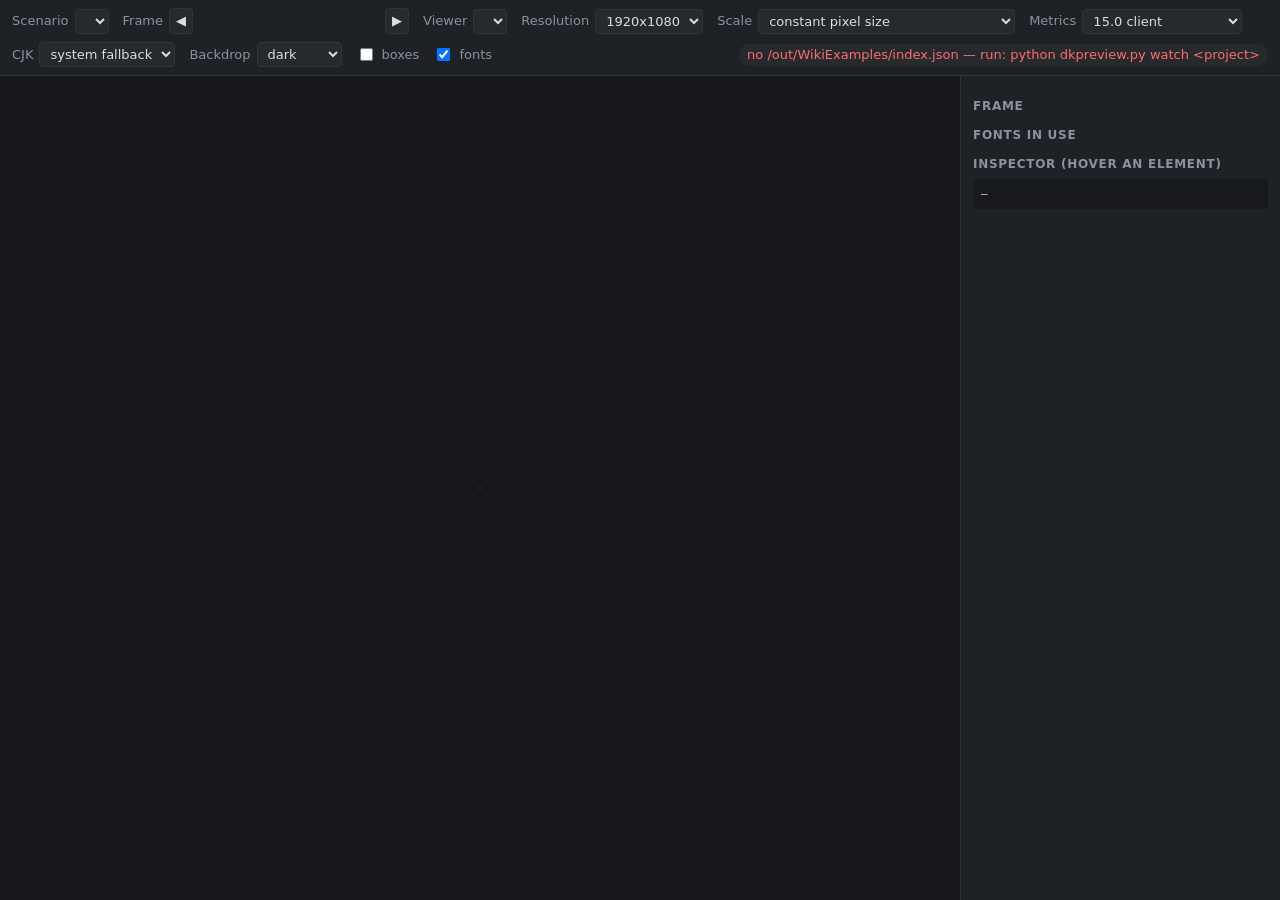
==== html/index.html @ c4cacdc3 "Import the DisplayKit preview harness Source: scpsl-plugins-metarepo 86889e5c1a3058f8f15311e096134c6" ====
<!doctype html>
<html lang="en">
<head>
<meta charset="utf-8">
<meta name="viewport" content="width=device-width, initial-scale=1">
<title>DisplayKit Preview</title>
<link rel="stylesheet" href="dk-render.css">
<style>
  :root { --bg: #15171a; --panel: #1e2125; --line: #30353b; --text: #d8dde3; --dim: #8a939c; --accent: #4fc3f7; --bad: #ff6b6b; --ok: #6bd68a; }
  * { box-sizing: border-box; }
  html, body { margin: 0; height: 100%; background: var(--bg); color: var(--text); font: 13px/1.4 system-ui, "Segoe UI", sans-serif; }
  body { display: grid; grid-template-rows: auto 1fr; grid-template-columns: 1fr 320px; height: 100vh; }
  header { grid-column: 1 / 3; display: flex; flex-wrap: wrap; gap: 8px 14px; align-items: center; padding: 8px 12px; background: var(--panel); border-bottom: 1px solid var(--line); }
  header label { display: inline-flex; gap: 6px; align-items: center; color: var(--dim); }
  select, button, input { background: #262a2f; color: var(--text); border: 1px solid var(--line); border-radius: 4px; padding: 3px 6px; font: inherit; }
  button { cursor: pointer; }
  #status { margin-left: auto; padding: 2px 8px; border-radius: 10px; background: #262a2f; }
  #status.ok { color: var(--ok); } #status.error, #status.failed { color: var(--bad); } #status.building { color: var(--accent); }
  main { position: relative; overflow: hidden; display: flex; align-items: center; justify-content: center; }
  #fit { transform-origin: 50% 50%; box-shadow: 0 0 0 1px var(--line), 0 10px 40px rgba(0,0,0,.5); }
  #stage { position: relative; overflow: hidden; }
  aside { border-left: 1px solid var(--line); background: var(--panel); overflow: auto; padding: 10px 12px; }
  aside h3 { margin: 12px 0 6px; font-size: 12px; text-transform: uppercase; letter-spacing: .06em; color: var(--dim); }
  aside pre { white-space: pre-wrap; word-break: break-all; font: 11px/1.35 ui-monospace, Consolas, monospace; background: #17191c; padding: 8px; border-radius: 4px; margin: 0; }
  .font-row { display: flex; justify-content: space-between; gap: 8px; padding: 2px 0; border-bottom: 1px solid #262a2f; }
  .font-row .cjk { color: var(--bad); }
  #error { position: absolute; inset: 12px; display: none; background: rgba(40,10,10,.95); color: #ffd7d7; border: 1px solid var(--bad); border-radius: 6px; padding: 12px; overflow: auto; font: 12px/1.4 ui-monospace, Consolas, monospace; white-space: pre-wrap; z-index: 10; }
  #frameLabel { min-width: 180px; color: var(--text); }
  .hint { color: var(--dim); font-size: 12px; }
</style>
</head>
<body>
<header>
  <label>Scenario <select id="scenario"></select></label>
  <label>Frame <button id="prev">◀</button><span id="frameLabel"></span><button id="next">▶</button></label>
  <label>Viewer <select id="viewer"></select></label>
  <label>Resolution <select id="res">
    <option>1920x1080</option><option>1280x720</option><option>2560x1440</option><option>1600x900</option><option>1366x768</option>
  </select></label>
  <label>Scale <select id="scale">
    <option value="constant">constant pixel size</option><option value="1920x1080">scale with screen (ref 1920x1080)</option>
  </select></label>
  <label>Metrics <select id="metrics"><option value="client">15.0 client</option><option value="reference">UI Toolkit reference</option></select></label>
  <label>CJK <select id="cjk"><option value="fallback">system fallback</option><option value="tofu">no fallback (□)</option></select></label>
  <label>Backdrop <select id="backdrop">
    <option value="#2b2e2b">dark</option><option value="#7d8a8f">light</option><option value="checker">checker</option>
  </select></label>
  <label><input type="checkbox" id="outlines"> boxes</label>
  <label><input type="checkbox" id="badges" checked> fonts</label>
  <span id="status">…</span>
</header>
<main>
  <div id="fit"><div id="stage"></div></div>
  <div id="error"></div>
</main>
<aside>
  <div class="hint" id="desc"></div>
  <h3>Frame</h3><div id="frameInfo"></div>
  <h3>Fonts in use</h3><div id="fonts"></div>
  <h3>Inspector <span class="hint">(hover an element)</span></h3><pre id="inspect">–</pre>
</aside>
<script src="dk-render.js"></script>
<script>
(async function () {
  const q = new URLSearchParams(location.search);
  const dir = (q.get('dir') || 'out/WikiExamples').replace(/\/$/, '');
  const root = '/' + dir + '/';
  const $ = id => document.getElementById(id);
  const state = {
    scenario: q.get('scenario'), frame: q.has('frame') ? +q.get('frame') : null, viewer: q.has('viewer') ? +q.get('viewer') : null,
    res: q.get('res') || '1920x1080', scale: q.get('scale') || 'constant', cjk: q.get('cjk') || 'fallback', metrics: q.get('metrics') || 'client',
    backdrop: q.get('backdrop') || '#2b2e2b', outlines: q.get('outlines') === '1', badges: q.get('badges') !== '0',
  };
  let scene = null, sceneText = '', result = null;

  DkRender.installFonts('/fonts/');
  await DkRender.fontsReady();

  for (const [id, key] of [['res', 'res'], ['scale', 'scale'], ['metrics', 'metrics'], ['cjk', 'cjk'], ['backdrop', 'backdrop']]) {
    $(id).value = state[key];
    $(id).onchange = () => { state[key] = $(id).value; draw(); };
  }
  $('outlines').checked = state.outlines; $('badges').checked = state.badges;
  $('outlines').onchange = () => { state.outlines = $('outlines').checked; draw(); };
  $('badges').onchange = () => { state.badges = $('badges').checked; draw(); };
  $('prev').onclick = () => { state.frame = Math.max(0, cur() - 1); draw(); };
  $('next').onclick = () => { state.frame = Math.min(scene.frames.length - 1, cur() + 1); draw(); };
  $('viewer').onchange = () => { state.viewer = +$('viewer').value; draw(); };
  $('scenario').onchange = () => { state.scenario = $('scenario').value; state.frame = null; sceneText = ''; poll(); };
  window.onresize = fit;
  document.addEventListener('keydown', e => { if (e.key === 'ArrowLeft') $('prev').click(); if (e.key === 'ArrowRight') $('next').click(); });

  const cur = () => state.frame ?? (scene ? scene.frames.length - 1 : 0);

  async function loadIndex() {
    try {
      const names = await (await fetch(root + 'index.json', { cache: 'no-store' })).json();
      const sel = $('scenario');
      const prev = sel.value;
      sel.innerHTML = names.map(n => `<option>${n}</option>`).join('');
      if (!state.scenario || !names.includes(state.scenario)) state.scenario = names[0];
      sel.value = state.scenario || prev;
    } catch (e) { setStatus('error', 'no ' + root + 'index.json — run: python dkpreview.py watch <project>'); }
  }

  async function poll() {
    try {
      const st = await fetch(root + '_status.json', { cache: 'no-store' }).then(r => r.ok ? r.json() : null).catch(() => null);
      if (st) setStatus(st.state, st.state === 'ok' ? `built ${st.seconds}s · ${new Date(st.time * 1000).toLocaleTimeString()}` : st.state, st.message);
      if (!state.scenario) await loadIndex();
      if (!state.scenario) return;
      const text = await (await fetch(root + encodeURIComponent(state.scenario) + '.json', { cache: 'no-store' })).text();
      if (text !== sceneText) {
        sceneText = text;
        scene = JSON.parse(text);
        await loadIndex();
        draw();
      }
    } catch (e) { setStatus('error', String(e)); }
  }

  function setStatus(cls, text, message) {
    $('status').className = cls; $('status').textContent = text;
    const err = cls === 'error' || cls === 'failed' ? (message || '') : (scene && scene.error) || '';
    $('error').style.display = err ? 'block' : 'none';
    $('error').textContent = err;
  }

  function draw() {
    if (!scene) return;
    const [w, h] = state.res.split('x').map(Number);
    const frameIdx = Math.min(cur(), scene.frames.length - 1);
    const frame = scene.frames[frameIdx];
    const viewers = frame.players;
    if (state.viewer == null || !viewers.includes(state.viewer)) state.viewer = viewers[0];
    $('viewer').innerHTML = viewers.map(id => `<option value="${id}">${id} · ${scene.playerNames[id] || ''}</option>`).join('');
    $('viewer').value = state.viewer;
    $('frameLabel').textContent = `${frameIdx + 1}/${scene.frames.length} · ${frame.label}`;
    $('desc').textContent = scene.description || '';

    const stage = $('stage');
    stage.style.background = state.backdrop === 'checker'
      ? 'repeating-conic-gradient(#3a3d40 0 25%, #2c2f32 0 50%) 0 0/32px 32px' : state.backdrop;
    stage.classList.toggle('dk-outlines', state.outlines);
    result = DkRender.render(stage, scene, { frame: frameIdx, viewer: state.viewer, width: w, height: h, scale: state.scale, cjk: state.cjk, metrics: state.metrics });
    if (scene.error) setStatus('error', 'scenario threw', scene.error);
    requestAnimationFrame(() => { if (state.badges) badges(); fonts(); fit(); });

    $('frameInfo').innerHTML = `t = ${frame.time}s · ${frame.writes} property/structure writes since the previous frame<br>` +
      frame.canvases.map(c => `canvas ${c.id}: sort ${c.sortOrder ?? '–'}, ${c.global ? 'global' : 'per-player'}, ` +
        c.observers.map(o => `${scene.playerNames[o.id] || o.id}${o.visible ? '' : ' (hidden)'}`).join(', ')).join('<br>');

    const p = new URLSearchParams({ dir, scenario: state.scenario, frame: frameIdx, viewer: state.viewer, res: state.res, scale: state.scale, metrics: state.metrics, cjk: state.cjk, backdrop: state.backdrop, outlines: state.outlines ? 1 : 0, badges: state.badges ? 1 : 0 });
    history.replaceState(null, '', '?' + p);

    stage.querySelectorAll('.dk-el').forEach(el => el.onmouseenter = e => {
      e.stopPropagation();
      const node = findNode(el.dataset.path);
      const r = el.getBoundingClientRect(), b = stage.getBoundingClientRect(), s = result.scale * fitScale;
      $('inspect').textContent = `${el.dataset.path}\n${Math.round((r.left - b.left) / s)},${Math.round((r.top - b.top) / s)}  ${Math.round(r.width / s)}×${Math.round(r.height / s)}\n` +
        JSON.stringify(node ? Object.assign({ type: node.type }, node.content != null ? { content: node.content } : {}, node.style) : {}, null, 1);
    });
  }

  function findNode(path) {
    const parts = path.split('/');
    const canvas = result.frame.canvases.find(c => 'c' + c.id === parts[0]);
    let node = canvas && canvas.root;
    for (const id of parts.slice(1)) node = node && (node.children || []).find(n => String(n.id) === id);
    return node;
  }

  function badges() {
    const stage = $('stage'), base = stage.getBoundingClientRect();
    for (const t of result.texts) {
      const r = t.el.getBoundingClientRect();
      if (!r.width && !r.height) continue;
      const b = document.createElement('div');
      b.className = 'dk-badge' + (t.hasCjk ? ' cjk' : '');
      b.textContent = `${t.fontType} ${t.fontSize}px${t.hasCjk ? ' · CJK' : ''}`;
      b.style.left = (r.left - base.left) / fitScale + 'px';
      b.style.top = (r.top - base.top) / fitScale + 'px';
      stage.appendChild(b);
    }
  }

  function fonts() {
    const seen = new Map();
    for (const t of result.texts) {
      const k = t.fontType + (t.style !== 'Normal' ? ' +' + t.style : '');
      const e = seen.get(k) || { n: 0, cjk: 0 };
      e.n++; if (t.hasCjk) e.cjk++;
      seen.set(k, e);
    }
    $('fonts').innerHTML = [...seen].map(([k, e]) =>
      `<div class="font-row"><span>${k}</span><span>${e.n} text${e.n > 1 ? 's' : ''}${e.cjk ? ` · <span class="cjk">${e.cjk} with CJK: glyphs not in this font</span>` : ''}</span></div>`).join('') +
      (result.texts.some(t => t.hasCjk) ? `<p class="hint">DisplayKit lists only Roboto, Roboto Mono, Liberation Sans and Default (NotInter). None contains CJK glyphs; whether the 15.0 client has a fallback is unknown. "no fallback" shows the worst case.</p>` : '');
  }

  let fitScale = 1;
  function fit() {
    const main = document.querySelector('main');
    const [w, h] = state.res.split('x').map(Number);
    fitScale = Math.min((main.clientWidth - 24) / w, (main.clientHeight - 24) / h, 1);
    $('fit').style.transform = `scale(${fitScale})`;
    $('fit').style.width = w + 'px'; $('fit').style.height = h + 'px';
    $('fit').style.margin = `${-(h - h * fitScale) / 2}px ${-(w - w * fitScale) / 2}px`;
  }

  await loadIndex();
  await poll();
  setInterval(poll, 500);
})();
</script>
</body>
</html>
---- html/dk-render.css ----
/* UI Toolkit defaults expressed in CSS. Inline styles from the scene override these, as USS inline styles do. */

.dk-panel {
  position: absolute;
  left: 0;
  top: 0;
  transform-origin: 0 0;
  overflow: hidden;
}

/* One UIDocument root per canvas: fills the panel, lays children out as a column. */
.dk-layer {
  position: absolute;
  inset: 0;
  display: flex;
  flex-direction: column;
  pointer-events: none;
}

/* VisualElement defaults (Yoga): column flex, shrink 1, border-box sizing, no implicit min-size,
   align-content flex-start, border colour black (UITK initial) with zero width. */
.dk-el {
  display: flex;
  flex-direction: column;
  flex: 0 1 auto;
  position: relative;
  box-sizing: border-box;
  min-width: 0;
  min-height: 0;
  align-content: flex-start;
  border: 0 solid #000;
  margin: 0;
  padding: 0;
  pointer-events: auto;
}

/* Label inset calibrated from the wiki's in-game screenshots: about 7.5px above and below the line box and 3px
   at the sides at every font size (scoreboard rows 42px = 31 + 10 padding + 1 border; default 14px text). */
.dk-text {
  margin: 5.5px 1px 5px 1px;
  padding: 2px;
}

.dk-label {
  display: block;
  overflow-wrap: anywhere;
  font-kerning: normal;
  font-synthesis: weight style;
}

/* Debug overlays (index.html toggles these classes on the stage). */
.dk-outlines .dk-el { outline: 1px dashed rgba(0, 220, 255, 0.55); outline-offset: -1px; }
.dk-outlines .dk-text { outline-color: rgba(255, 200, 0, 0.7); }
.dk-badge {
  position: absolute;
  font: 10px/1.2 ui-monospace, Consolas, monospace;
  color: #111;
  background: rgba(255, 210, 60, 0.92);
  padding: 0 3px;
  border-radius: 2px;
  white-space: nowrap;
  pointer-events: none;
  z-index: 100000;
  transform: translateY(-100%);
}
.dk-badge.cjk { background: rgba(255, 90, 90, 0.95); color: #fff; }
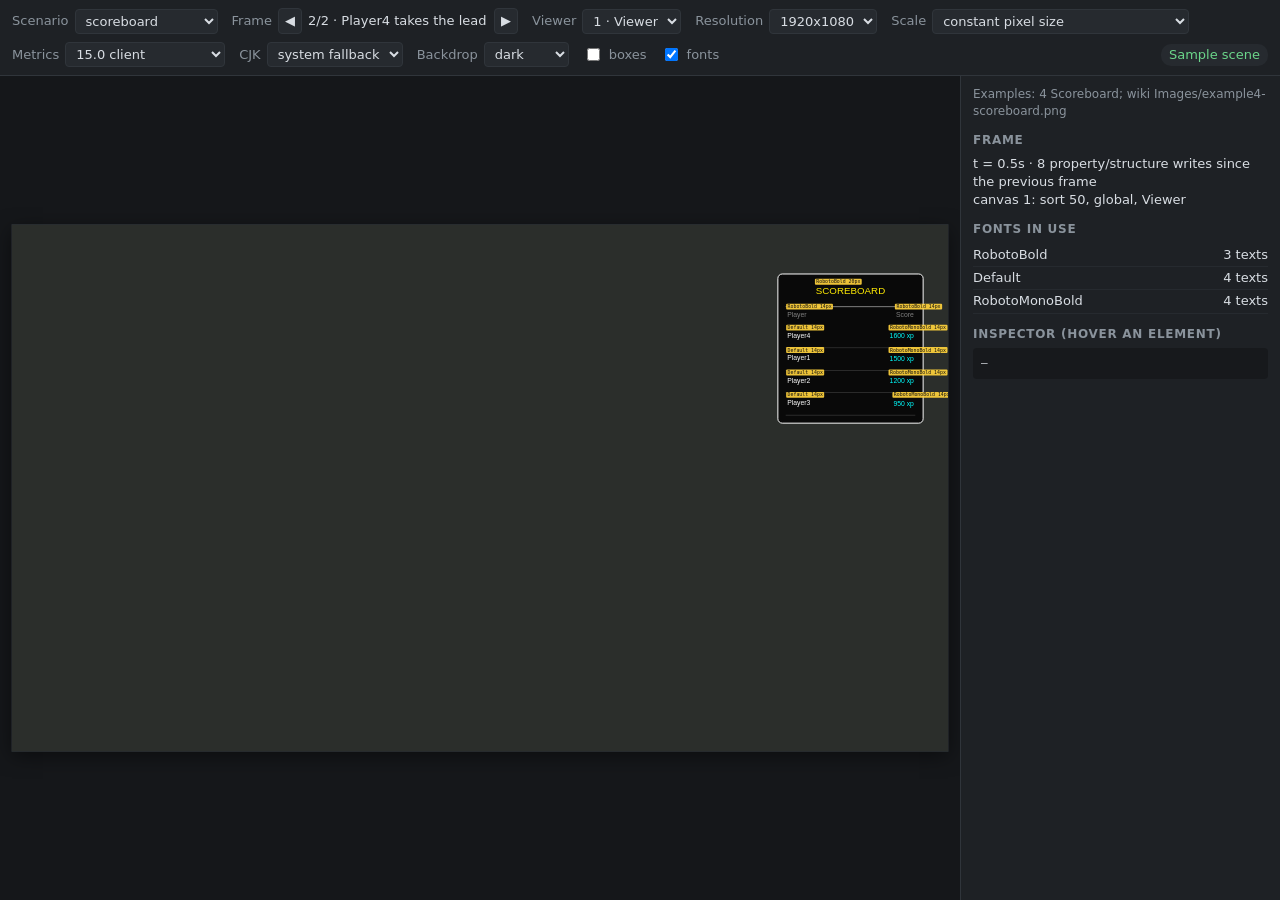
==== commit 3526311e: "Run the HTML and Unity previews from a standalone checkout" ====
--- a/html/index.html
+++ b/html/index.html
@@ -63,8 +63,9 @@
 <script>
 (async function () {
   const q = new URLSearchParams(location.search);
-  const dir = (q.get('dir') || 'out/WikiExamples').replace(/\/$/, '');
-  const root = '/' + dir + '/';
+  const dir = (q.get('dir') || 'examples').replace(/\/$/, '');
+  const live = dir !== 'examples';
+  const root = '../' + dir + '/';
   const $ = id => document.getElementById(id);
   const state = {
     scenario: q.get('scenario'), frame: q.has('frame') ? +q.get('frame') : null, viewer: q.has('viewer') ? +q.get('viewer') : null,
@@ -73,7 +74,7 @@
   };
   let scene = null, sceneText = '', result = null;
 
-  DkRender.installFonts('/fonts/');
+  DkRender.installFonts('../fonts/');
   await DkRender.fontsReady();
 
   for (const [id, key] of [['res', 'res'], ['scale', 'scale'], ['metrics', 'metrics'], ['cjk', 'cjk'], ['backdrop', 'backdrop']]) {
@@ -105,8 +106,10 @@
 
   async function poll() {
     try {
-      const st = await fetch(root + '_status.json', { cache: 'no-store' }).then(r => r.ok ? r.json() : null).catch(() => null);
-      if (st) setStatus(st.state, st.state === 'ok' ? `built ${st.seconds}s · ${new Date(st.time * 1000).toLocaleTimeString()}` : st.state, st.message);
+      if (live) {
+        const st = await fetch(root + '_status.json', { cache: 'no-store' }).then(r => r.ok ? r.json() : null).catch(() => null);
+        if (st) setStatus(st.state, st.state === 'ok' ? `built ${st.seconds}s · ${new Date(st.time * 1000).toLocaleTimeString()}` : st.state, st.message);
+      }
       if (!state.scenario) await loadIndex();
       if (!state.scenario) return;
       const text = await (await fetch(root + encodeURIComponent(state.scenario) + '.json', { cache: 'no-store' })).text();
@@ -114,6 +117,7 @@
         sceneText = text;
         scene = JSON.parse(text);
         await loadIndex();
+        if (!live) setStatus('ok', 'Sample scene');
         draw();
       }
     } catch (e) { setStatus('error', String(e)); }
@@ -209,7 +213,7 @@
 
   await loadIndex();
   await poll();
-  setInterval(poll, 500);
+  if (live) setInterval(poll, 500);
 })();
 </script>
 </body>
